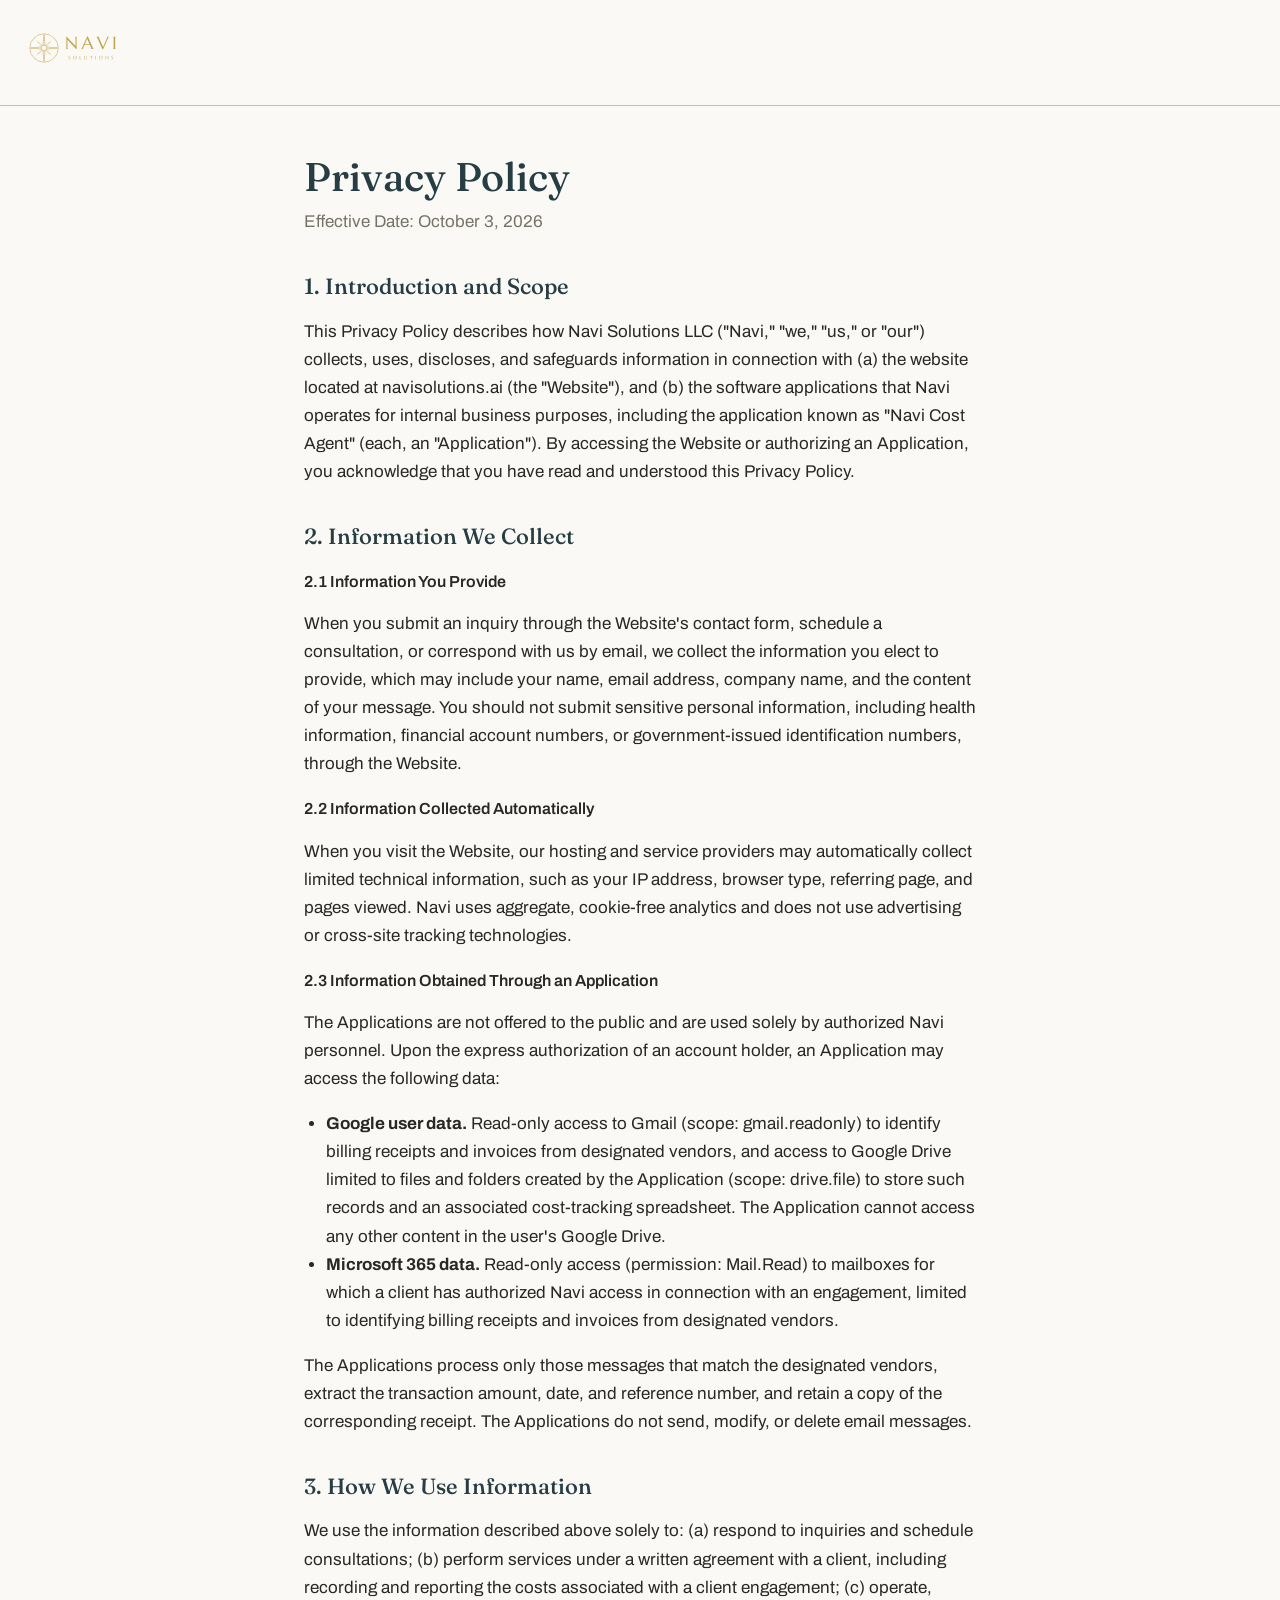
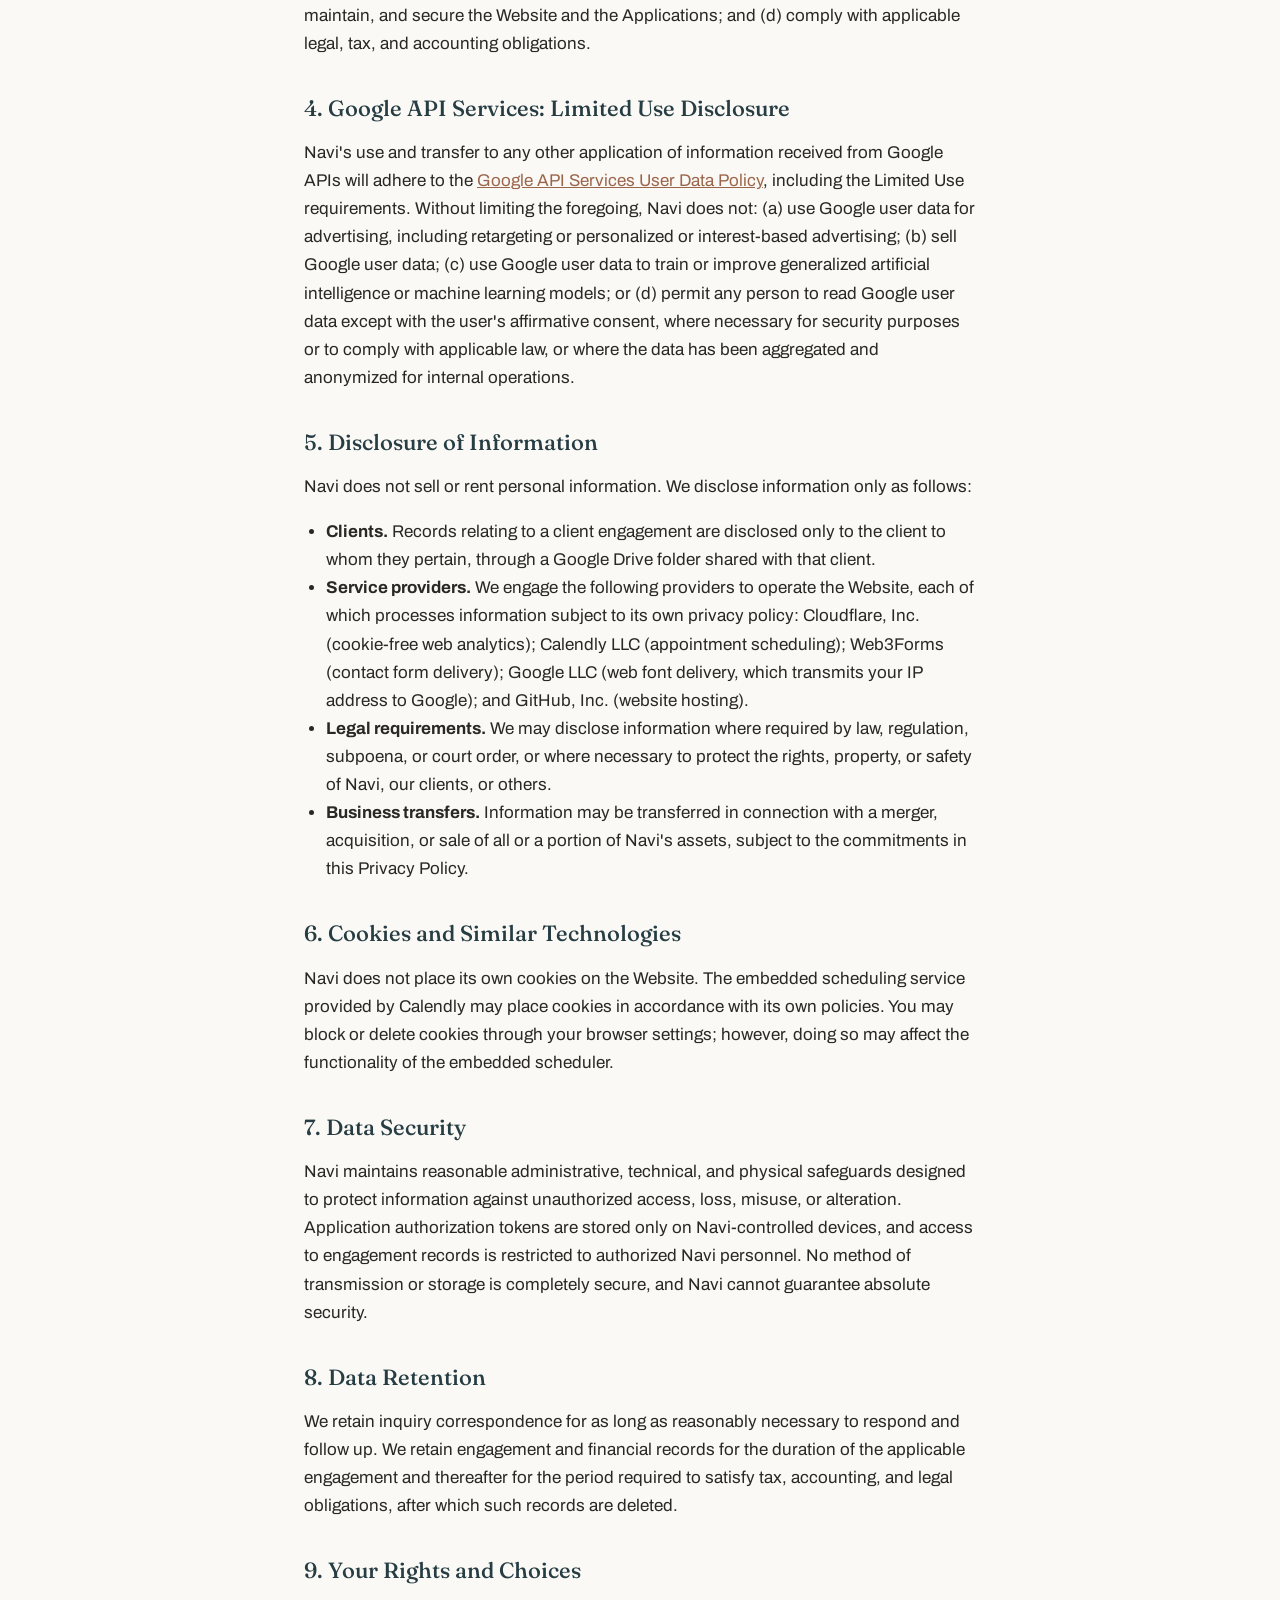
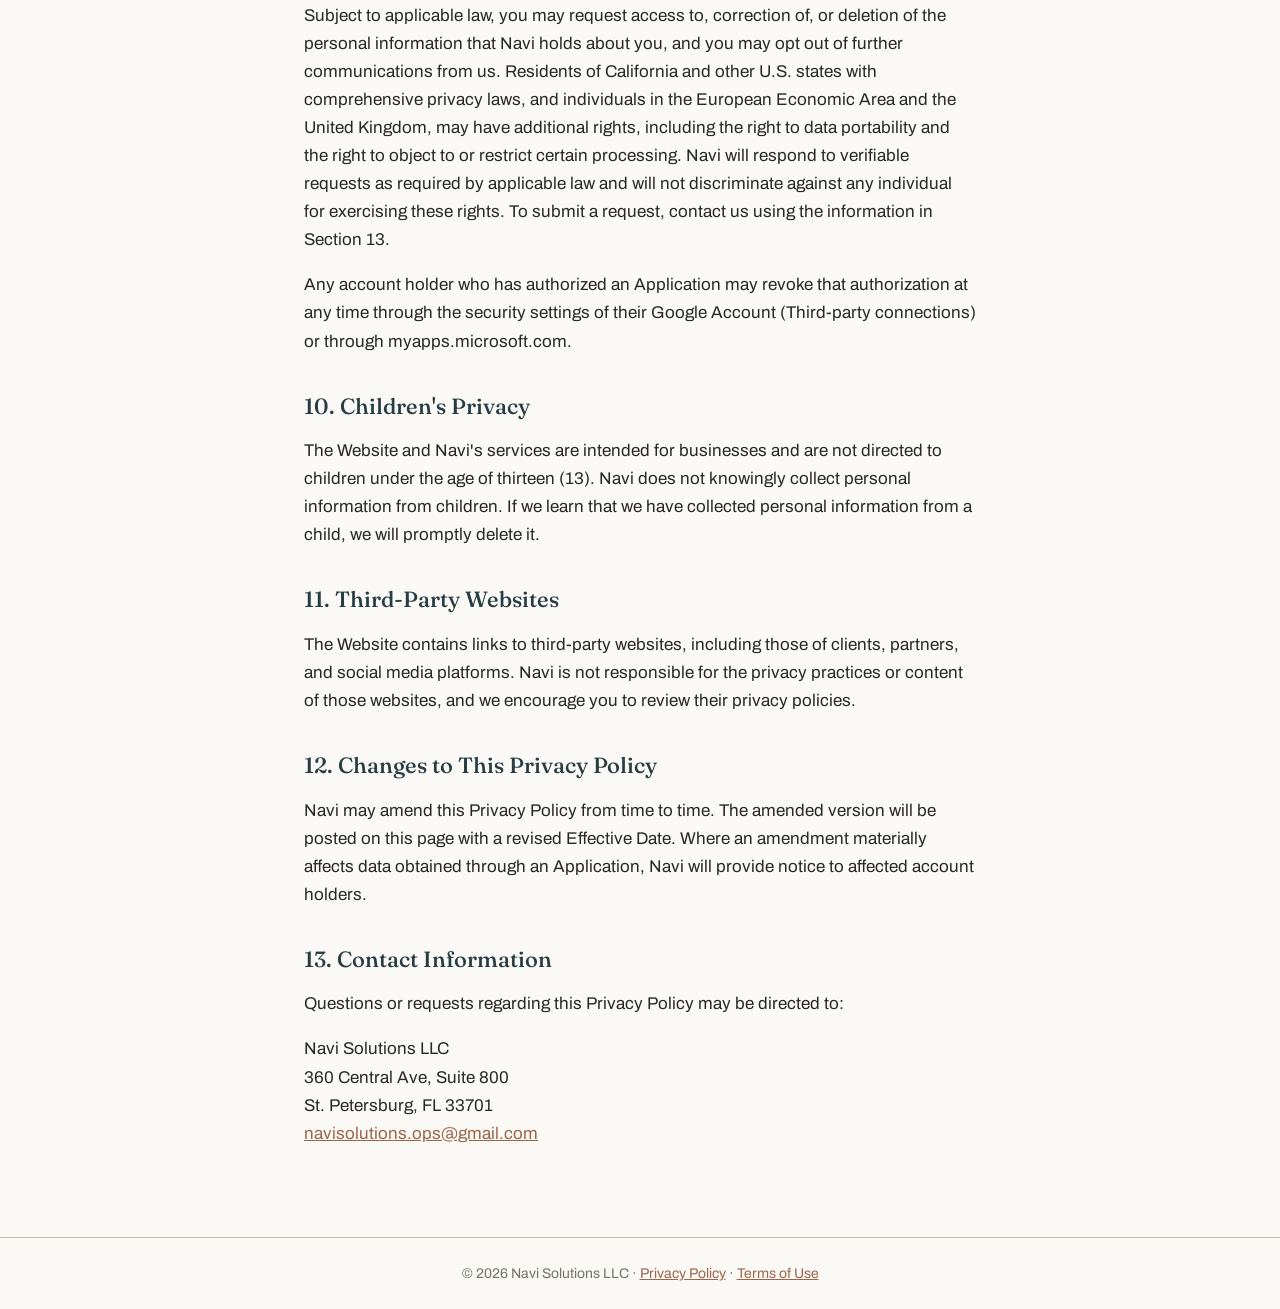
==== privacy.html @ e195fd42 "Add Privacy Policy and Terms of Use pages Co-Authored-By: Claude Opus 5.5 <noreply@anthropic.com>" ====
<!DOCTYPE html>
<html lang="en">
<head>
<meta charset="UTF-8" />
<meta name="viewport" content="width=device-width, initial-scale=1.0" />
<meta name="referrer" content="strict-origin-when-cross-origin" />
<title>Privacy Policy | Navi Solutions</title>
<meta name="description" content="How Navi Solutions handles personal and Google user data." />
<link rel="canonical" href="https://navisolutions.ai/privacy.html" />
<link rel="preconnect" href="https://fonts.googleapis.com" />
<link rel="preconnect" href="https://fonts.gstatic.com" crossorigin />
<link href="https://fonts.googleapis.com/css2?family=Fraunces:opsz,wght@9..144,500&family=Archivo:wght@400;500&display=swap" rel="stylesheet" />
<style>
  :root { --ink: #292825; --deep: #263D43; --accent: #9B654B; --paper: #FBF9F5; --rule: #CBBDA9; --muted: #777268; }
  * { box-sizing: border-box; }
  body { margin: 0; background: var(--paper); color: var(--ink); font: 400 17px/1.65 "Archivo", system-ui, sans-serif; }
  header { padding: 28px 24px; border-bottom: 1px solid var(--rule); }
  header a { display: inline-block; }
  header img { height: 40px; }
  main { max-width: 720px; margin: 0 auto; padding: 48px 24px 72px; }
  h1 { font: 500 40px/1.15 "Fraunces", Georgia, serif; color: var(--deep); margin: 0 0 8px; }
  h2 { font: 500 22px/1.3 "Fraunces", Georgia, serif; color: var(--deep); margin: 36px 0 8px; }
  .updated { color: var(--muted); margin: 0 0 32px; }
  a { color: var(--accent); }
  ul { padding-left: 22px; }
  h3 { font: 600 16px/1.4 "Archivo", system-ui, sans-serif; color: var(--ink); margin: 20px 0 6px; }
  .caps { text-transform: none; font-weight: 500; }
  footer { border-top: 1px solid var(--rule); padding: 24px; text-align: center; color: var(--muted); font-size: 14px; }
</style>
</head>
<body>
<header>
  <a href="/" aria-label="Navi Solutions home"><img src="navi-logo.svg" alt="Navi Solutions" /></a>
</header>
<main>
  <h1>Privacy Policy</h1>
  <p class="updated">Effective Date: October 3, 2026</p>

  <h2>1. Introduction and Scope</h2>
  <p>This Privacy Policy describes how Navi Solutions LLC ("Navi," "we," "us," or "our") collects, uses, discloses, and safeguards information in connection with (a) the website located at navisolutions.ai (the "Website"), and (b) the software applications that Navi operates for internal business purposes, including the application known as "Navi Cost Agent" (each, an "Application"). By accessing the Website or authorizing an Application, you acknowledge that you have read and understood this Privacy Policy.</p>

  <h2>2. Information We Collect</h2>
  <h3>2.1 Information You Provide</h3>
  <p>When you submit an inquiry through the Website's contact form, schedule a consultation, or correspond with us by email, we collect the information you elect to provide, which may include your name, email address, company name, and the content of your message. You should not submit sensitive personal information, including health information, financial account numbers, or government-issued identification numbers, through the Website.</p>
  <h3>2.2 Information Collected Automatically</h3>
  <p>When you visit the Website, our hosting and service providers may automatically collect limited technical information, such as your IP address, browser type, referring page, and pages viewed. Navi uses aggregate, cookie-free analytics and does not use advertising or cross-site tracking technologies.</p>
  <h3>2.3 Information Obtained Through an Application</h3>
  <p>The Applications are not offered to the public and are used solely by authorized Navi personnel. Upon the express authorization of an account holder, an Application may access the following data:</p>
  <ul>
    <li><strong>Google user data.</strong> Read-only access to Gmail (scope: gmail.readonly) to identify billing receipts and invoices from designated vendors, and access to Google Drive limited to files and folders created by the Application (scope: drive.file) to store such records and an associated cost-tracking spreadsheet. The Application cannot access any other content in the user's Google Drive.</li>
    <li><strong>Microsoft 365 data.</strong> Read-only access (permission: Mail.Read) to mailboxes for which a client has authorized Navi access in connection with an engagement, limited to identifying billing receipts and invoices from designated vendors.</li>
  </ul>
  <p>The Applications process only those messages that match the designated vendors, extract the transaction amount, date, and reference number, and retain a copy of the corresponding receipt. The Applications do not send, modify, or delete email messages.</p>

  <h2>3. How We Use Information</h2>
  <p>We use the information described above solely to: (a) respond to inquiries and schedule consultations; (b) perform services under a written agreement with a client, including recording and reporting the costs associated with a client engagement; (c) operate, maintain, and secure the Website and the Applications; and (d) comply with applicable legal, tax, and accounting obligations.</p>

  <h2>4. Google API Services: Limited Use Disclosure</h2>
  <p>Navi's use and transfer to any other application of information received from Google APIs will adhere to the <a href="https://developers.google.com/terms/api-services-user-data-policy">Google API Services User Data Policy</a>, including the Limited Use requirements. Without limiting the foregoing, Navi does not: (a) use Google user data for advertising, including retargeting or personalized or interest-based advertising; (b) sell Google user data; (c) use Google user data to train or improve generalized artificial intelligence or machine learning models; or (d) permit any person to read Google user data except with the user's affirmative consent, where necessary for security purposes or to comply with applicable law, or where the data has been aggregated and anonymized for internal operations.</p>

  <h2>5. Disclosure of Information</h2>
  <p>Navi does not sell or rent personal information. We disclose information only as follows:</p>
  <ul>
    <li><strong>Clients.</strong> Records relating to a client engagement are disclosed only to the client to whom they pertain, through a Google Drive folder shared with that client.</li>
    <li><strong>Service providers.</strong> We engage the following providers to operate the Website, each of which processes information subject to its own privacy policy: Cloudflare, Inc. (cookie-free web analytics); Calendly LLC (appointment scheduling); Web3Forms (contact form delivery); Google LLC (web font delivery, which transmits your IP address to Google); and GitHub, Inc. (website hosting).</li>
    <li><strong>Legal requirements.</strong> We may disclose information where required by law, regulation, subpoena, or court order, or where necessary to protect the rights, property, or safety of Navi, our clients, or others.</li>
    <li><strong>Business transfers.</strong> Information may be transferred in connection with a merger, acquisition, or sale of all or a portion of Navi's assets, subject to the commitments in this Privacy Policy.</li>
  </ul>

  <h2>6. Cookies and Similar Technologies</h2>
  <p>Navi does not place its own cookies on the Website. The embedded scheduling service provided by Calendly may place cookies in accordance with its own policies. You may block or delete cookies through your browser settings; however, doing so may affect the functionality of the embedded scheduler.</p>

  <h2>7. Data Security</h2>
  <p>Navi maintains reasonable administrative, technical, and physical safeguards designed to protect information against unauthorized access, loss, misuse, or alteration. Application authorization tokens are stored only on Navi-controlled devices, and access to engagement records is restricted to authorized Navi personnel. No method of transmission or storage is completely secure, and Navi cannot guarantee absolute security.</p>

  <h2>8. Data Retention</h2>
  <p>We retain inquiry correspondence for as long as reasonably necessary to respond and follow up. We retain engagement and financial records for the duration of the applicable engagement and thereafter for the period required to satisfy tax, accounting, and legal obligations, after which such records are deleted.</p>

  <h2>9. Your Rights and Choices</h2>
  <p>Subject to applicable law, you may request access to, correction of, or deletion of the personal information that Navi holds about you, and you may opt out of further communications from us. Residents of California and other U.S. states with comprehensive privacy laws, and individuals in the European Economic Area and the United Kingdom, may have additional rights, including the right to data portability and the right to object to or restrict certain processing. Navi will respond to verifiable requests as required by applicable law and will not discriminate against any individual for exercising these rights. To submit a request, contact us using the information in Section 13.</p>
  <p>Any account holder who has authorized an Application may revoke that authorization at any time through the security settings of their Google Account (Third-party connections) or through myapps.microsoft.com.</p>

  <h2>10. Children's Privacy</h2>
  <p>The Website and Navi's services are intended for businesses and are not directed to children under the age of thirteen (13). Navi does not knowingly collect personal information from children. If we learn that we have collected personal information from a child, we will promptly delete it.</p>

  <h2>11. Third-Party Websites</h2>
  <p>The Website contains links to third-party websites, including those of clients, partners, and social media platforms. Navi is not responsible for the privacy practices or content of those websites, and we encourage you to review their privacy policies.</p>

  <h2>12. Changes to This Privacy Policy</h2>
  <p>Navi may amend this Privacy Policy from time to time. The amended version will be posted on this page with a revised Effective Date. Where an amendment materially affects data obtained through an Application, Navi will provide notice to affected account holders.</p>

  <h2>13. Contact Information</h2>
  <p>Questions or requests regarding this Privacy Policy may be directed to:</p>
  <p>Navi Solutions LLC<br />360 Central Ave, Suite 800<br />St. Petersburg, FL 33701<br /><a href="mailto:navisolutions.ops@gmail.com">navisolutions.ops@gmail.com</a></p>
</main>
<footer>&copy; 2026 Navi Solutions LLC &middot; <a href="privacy.html">Privacy Policy</a> &middot; <a href="terms.html">Terms of Use</a></footer>
</body>
</html>
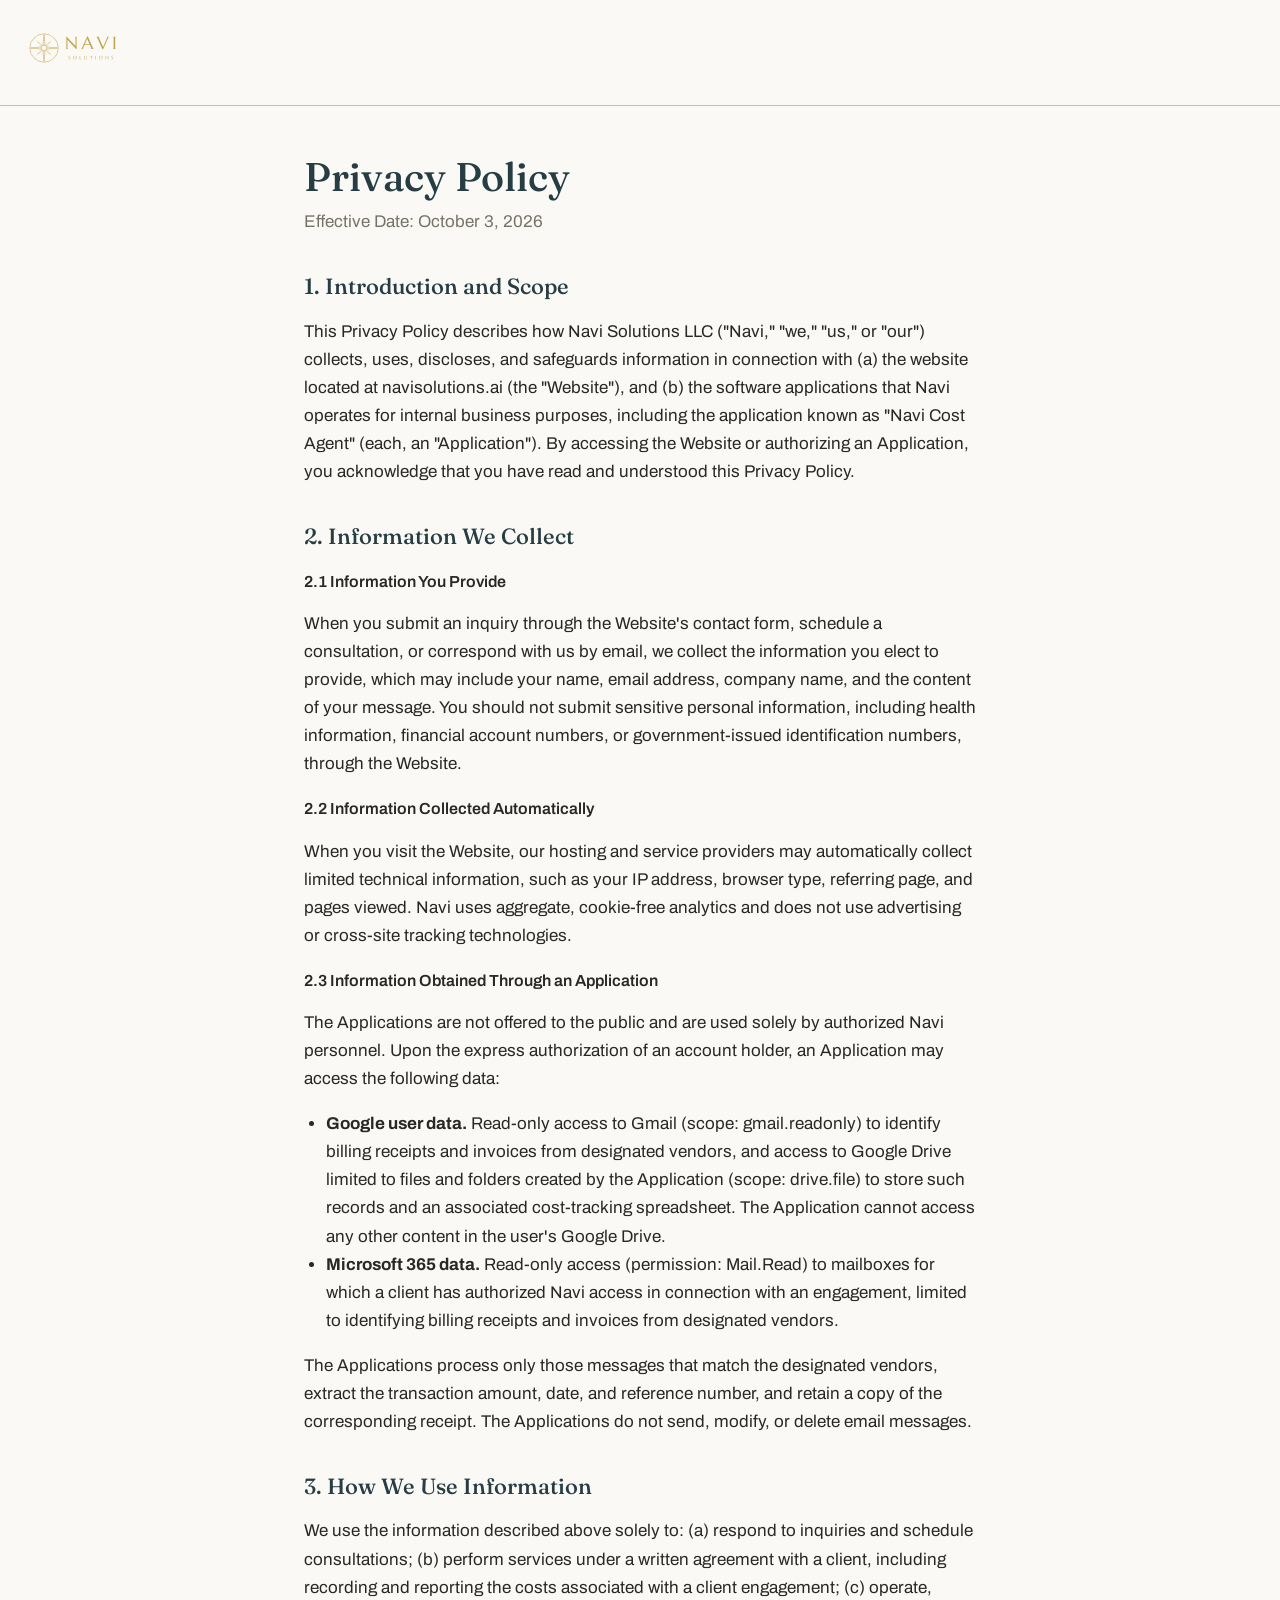
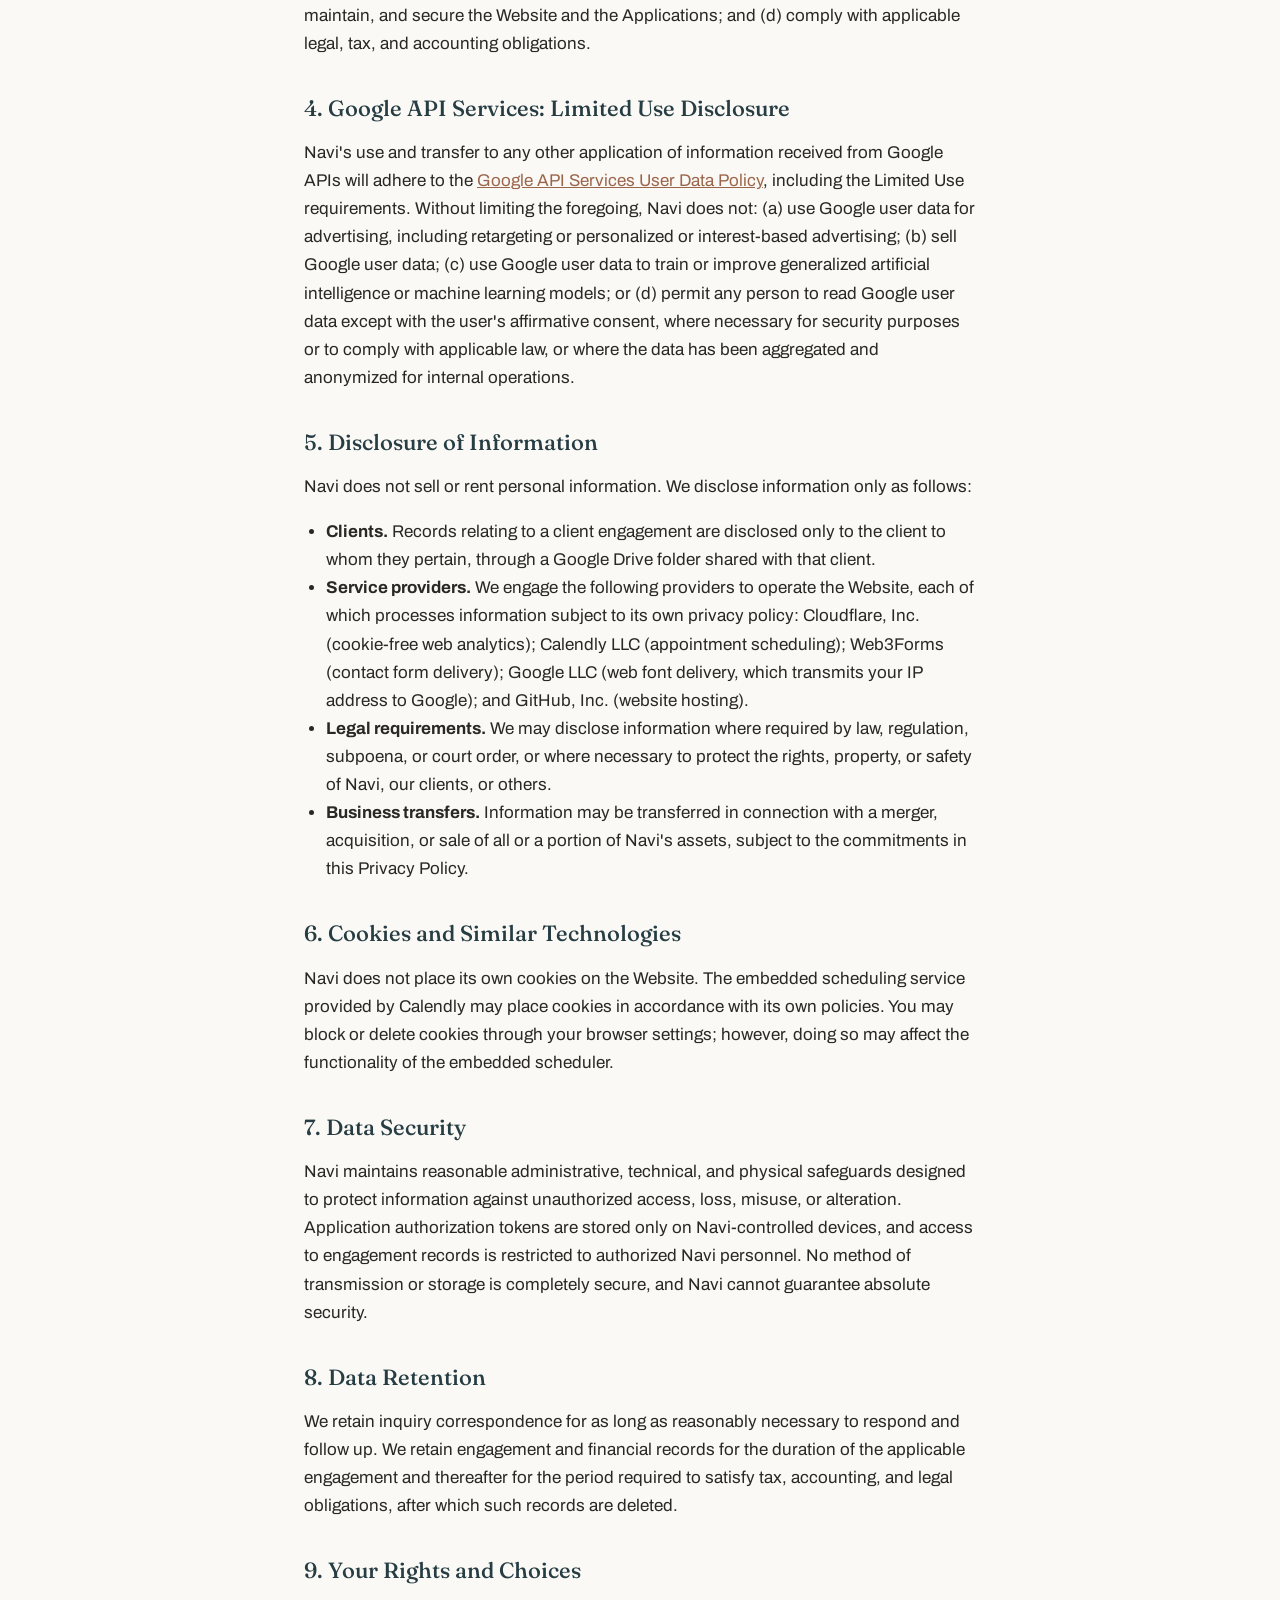
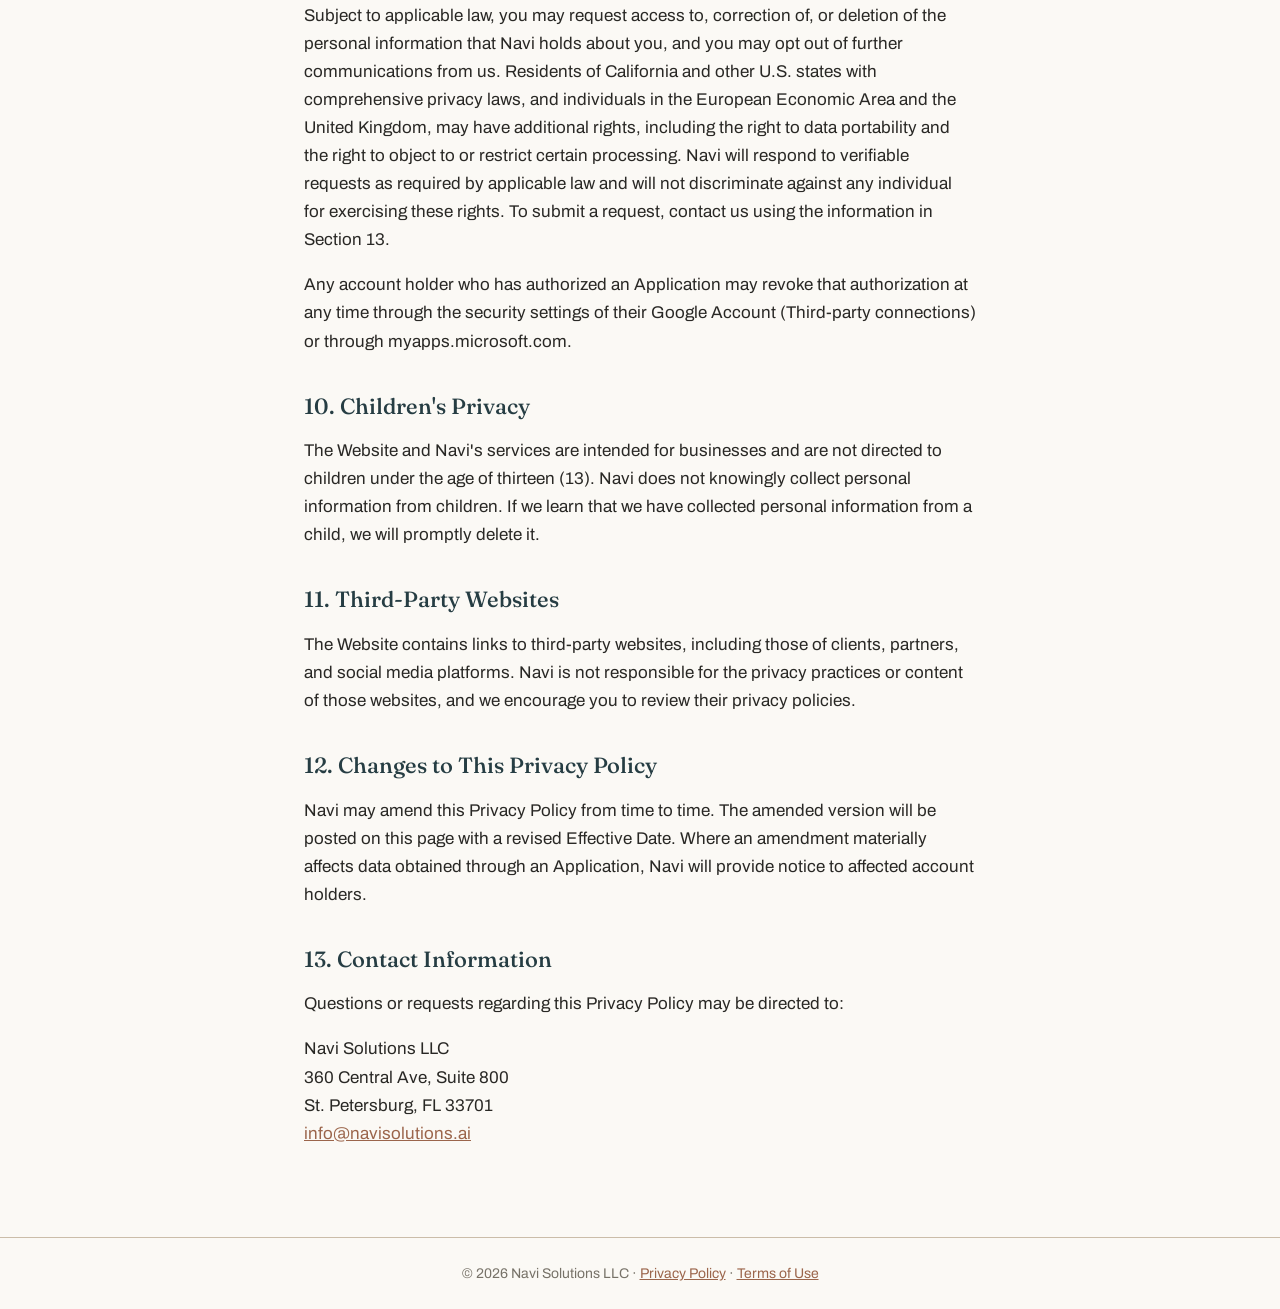
==== commit 93aa9bc1: "Use info@navisolutions.ai as the contact on Privacy and Terms pages Co-Authored-By: Claude Opus 5.5 " ====
--- a/privacy.html
+++ b/privacy.html
@@ -91,7 +91,7 @@
 
   <h2>13. Contact Information</h2>
   <p>Questions or requests regarding this Privacy Policy may be directed to:</p>
-  <p>Navi Solutions LLC<br />360 Central Ave, Suite 800<br />St. Petersburg, FL 33701<br /><a href="mailto:navisolutions.ops@gmail.com">navisolutions.ops@gmail.com</a></p>
+  <p>Navi Solutions LLC<br />360 Central Ave, Suite 800<br />St. Petersburg, FL 33701<br /><a href="mailto:info@navisolutions.ai">info@navisolutions.ai</a></p>
 </main>
 <footer>&copy; 2026 Navi Solutions LLC &middot; <a href="privacy.html">Privacy Policy</a> &middot; <a href="terms.html">Terms of Use</a></footer>
 </body>
